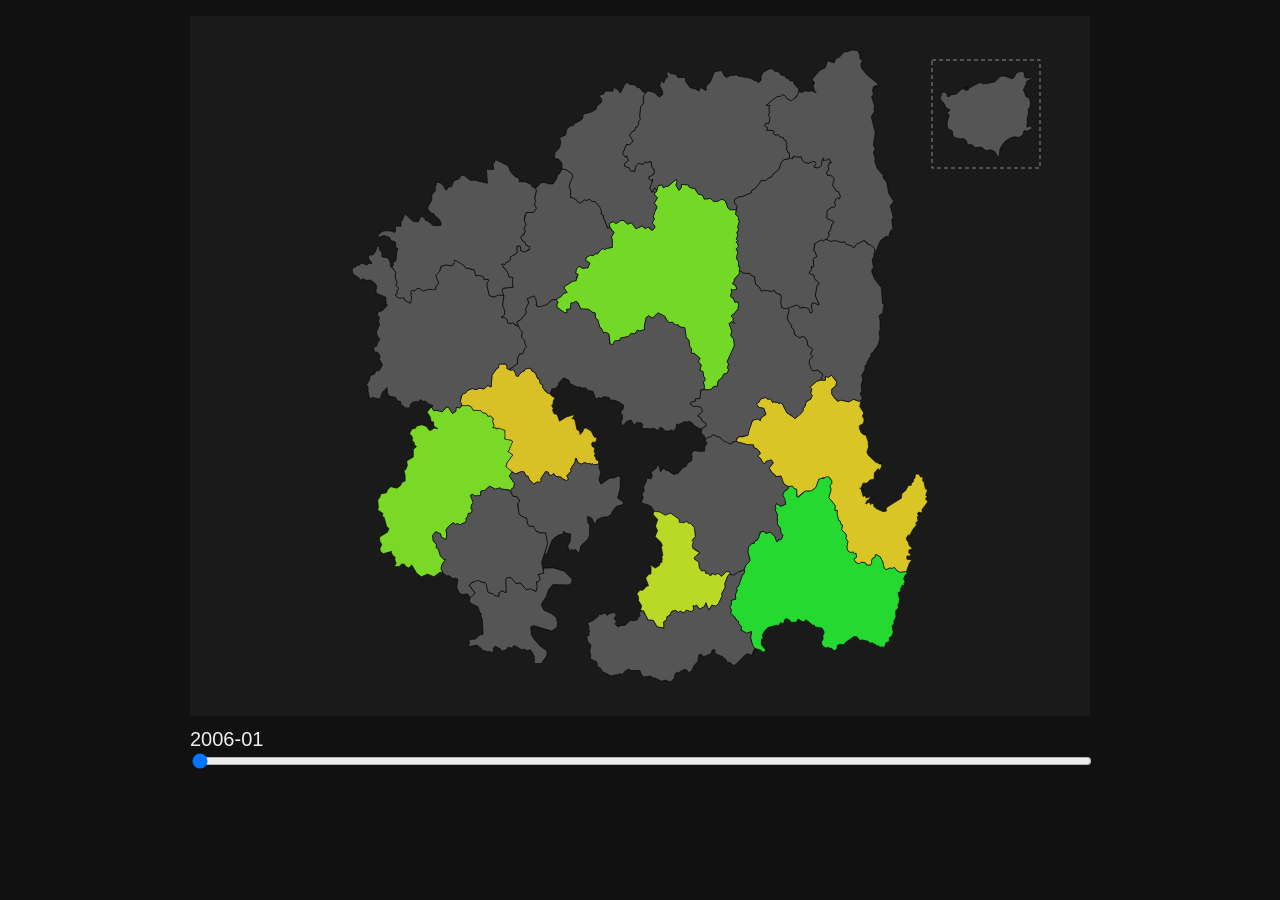
==== index.html @ c7c67e74 "1단계: 지도+슬라이더 frames.json fetch → 22개 지역 SVG 윤곽 렌더. 울릉군 inset 점선 박스 포함. 슬라이더로 234개월 이동, hasData=true " ====
<!doctype html>
<html lang="ko">
<head>
  <meta charset="utf-8">
  <meta name="viewport" content="width=device-width, initial-scale=1">
  <title>산단 심박</title>
  <style>
    body { margin: 0; font-family: sans-serif; background: #111; color: #eee; }
    #wrap { max-width: 900px; margin: 0 auto; padding: 16px; }
    /* 렌더링 주의: doctype + aspect-ratio 없으면 SVG 가 0x0 이 된다 */
    #map { width: 100%; aspect-ratio: 900 / 700; display: block; background: #1a1a1a; }
    .region { stroke: #000; stroke-width: 0.6; }
    .no-data { fill: #555; }
    #inset-box { fill: none; stroke: #888; stroke-width: 1; stroke-dasharray: 4 3; }
    #controls { margin-top: 12px; }
    #month { font-size: 20px; font-variant-numeric: tabular-nums; }
    #slider { width: 100%; }
  </style>
</head>
<body>
  <div id="wrap">
    <svg id="map" viewBox="0 0 900 700" xmlns="http://www.w3.org/2000/svg">
      <g id="regions"></g>
    </svg>
    <div id="controls">
      <div id="month">----–--</div>
      <input id="slider" type="range" min="0" max="0" value="0" step="1">
    </div>
  </div>
  <script type="module" src="./src/main.js"></script>
</body>
</html>
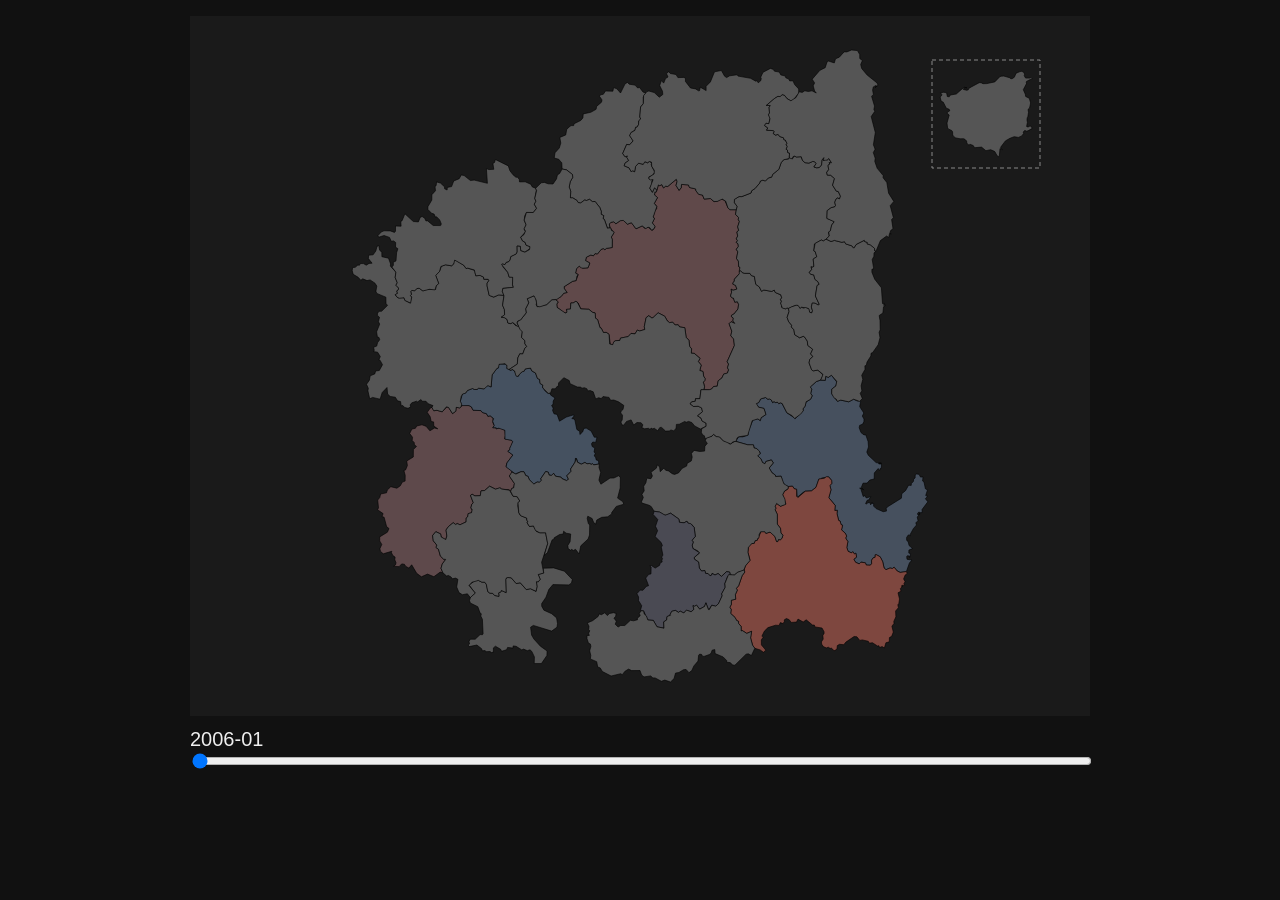
==== commit f339e2a2: "index: 호버 + 클릭 이동 호버하면 그 지역 윤곽만 흰 stroke 으로 덧그리고 지도 우상단에 이름을 띄운다. fill 은 rate 를 나타내므로 건드리지 않는다. 클릭하면" ====
--- a/index.html
+++ b/index.html
@@ -8,9 +8,16 @@
     body { margin: 0; font-family: sans-serif; background: #111; color: #eee; }
     #wrap { max-width: 900px; margin: 0 auto; padding: 16px; }
     /* 렌더링 주의: doctype + aspect-ratio 없으면 SVG 가 0x0 이 된다 */
+    #map-box { position: relative; }
     #map { width: 100%; aspect-ratio: 900 / 700; display: block; background: #1a1a1a; }
-    .region { stroke: #000; stroke-width: 0.6; }
+    .region { stroke: #000; stroke-width: 0.6; cursor: pointer; pointer-events: all; }
+    /* 호버 윤곽은 맨 위에 별도 path 로 덧그린다. fill 은 rate 를 나타내므로 손대지 않는다.
+       지역 path 에 :hover 를 걸면 나중에 그려진 이웃 지역이 stroke 을 덮는다. */
+    #hover-outline { fill: none; stroke: #fff; stroke-width: 1.6; pointer-events: none; }
     .no-data { fill: #555; }
+    /* 호버한 지역 이름 — 지도 우상단 */
+    #hover-name { position: absolute; top: 8px; right: 10px; font-size: 13px;
+                  color: #ccc; pointer-events: none; }
     #inset-box { fill: none; stroke: #888; stroke-width: 1; stroke-dasharray: 4 3; }
     #controls { margin-top: 12px; }
     #month { font-size: 20px; font-variant-numeric: tabular-nums; }
@@ -19,9 +26,12 @@
 </head>
 <body>
   <div id="wrap">
-    <svg id="map" viewBox="0 0 900 700" xmlns="http://www.w3.org/2000/svg">
-      <g id="regions"></g>
-    </svg>
+    <div id="map-box">
+      <svg id="map" viewBox="0 0 900 700" xmlns="http://www.w3.org/2000/svg">
+        <g id="regions"></g>
+      </svg>
+      <div id="hover-name"></div>
+    </div>
     <div id="controls">
       <div id="month">----–--</div>
       <input id="slider" type="range" min="0" max="0" value="0" step="1">
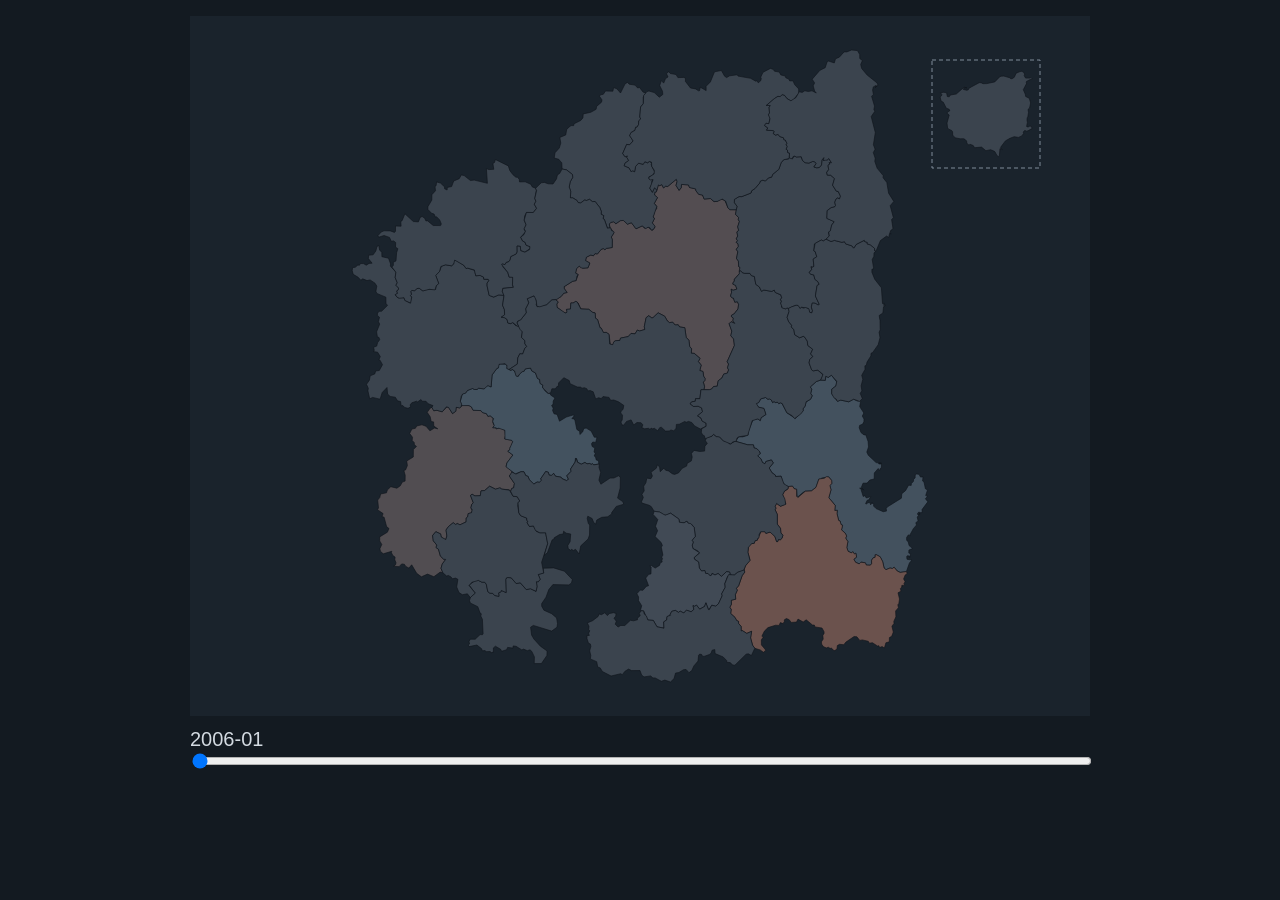
==== commit 7397adb2: "테마: CSS 변수로 팔레트 정리 색값을 src/theme.css 의 :root 변수 한 곳으로 모으고 두 페이지가 공유한다. 순무채색(#111, #1a1a1a, #000, #ff" ====
--- a/index.html
+++ b/index.html
@@ -4,21 +4,25 @@
   <meta charset="utf-8">
   <meta name="viewport" content="width=device-width, initial-scale=1">
   <title>산단 심박</title>
+  <!-- 색은 전부 theme.css 의 :root 변수. 여기에 색값을 직접 쓰지 않는다. -->
+  <link rel="stylesheet" href="./src/theme.css">
   <style>
-    body { margin: 0; font-family: sans-serif; background: #111; color: #eee; }
+    body { margin: 0; font-family: sans-serif;
+           background: var(--ground); color: var(--ink); }
     #wrap { max-width: 900px; margin: 0 auto; padding: 16px; }
     /* 렌더링 주의: doctype + aspect-ratio 없으면 SVG 가 0x0 이 된다 */
     #map-box { position: relative; }
-    #map { width: 100%; aspect-ratio: 900 / 700; display: block; background: #1a1a1a; }
-    .region { stroke: #000; stroke-width: 0.6; cursor: pointer; pointer-events: all; }
+    #map { width: 100%; aspect-ratio: 900 / 700; display: block;
+           background: var(--surface); }
+    .region { stroke: var(--line); stroke-width: 0.6; cursor: pointer; pointer-events: all; }
     /* 호버 윤곽은 맨 위에 별도 path 로 덧그린다. fill 은 rate 를 나타내므로 손대지 않는다.
        지역 path 에 :hover 를 걸면 나중에 그려진 이웃 지역이 stroke 을 덮는다. */
-    #hover-outline { fill: none; stroke: #fff; stroke-width: 1.6; pointer-events: none; }
-    .no-data { fill: #555; }
+    #hover-outline { fill: none; stroke: var(--hover); stroke-width: 1.6; pointer-events: none; }
+    .no-data { fill: var(--no-data); }
     /* 호버한 지역 이름 — 지도 우상단 */
     #hover-name { position: absolute; top: 8px; right: 10px; font-size: 13px;
-                  color: #ccc; pointer-events: none; }
-    #inset-box { fill: none; stroke: #888; stroke-width: 1; stroke-dasharray: 4 3; }
+                  color: var(--ink-dim); pointer-events: none; }
+    #inset-box { fill: none; stroke: var(--line-soft); stroke-width: 1; stroke-dasharray: 4 3; }
     #controls { margin-top: 12px; }
     #month { font-size: 20px; font-variant-numeric: tabular-nums; }
     #slider { width: 100%; }
--- a/src/theme.css
+++ b/src/theme.css
@@ -0,0 +1,39 @@
+/* 팔레트 한 곳. index.html / detail.html 이 공유한다.
+   순무채색 검정을 쓰지 않는다 — 전부 210° 근처 청색이 도는 잉크 계열이라
+   "금융 터미널"이 아니라 "관측 장비 / 도면"으로 읽힌다.
+   색값은 여기에만 쓴다. JS 는 src/theme.js 의 cssRGB() 로 읽어간다. */
+:root {
+  /* 배경 층 — 깊을수록 어둡다 */
+  --ground:     #131A21;  /* index 페이지 바닥 */
+  --surface:    #1A232C;  /* 지도 판 */
+  --sunken:     #0D1319;  /* detail 페이지 바닥 (가장 깊음) */
+  --floor:      #0F161D;  /* 2.5D 바닥면 */
+  --floor-line: #18212B;  /* 바닥 격자선 */
+
+  /* 선 */
+  --line:      #0E141A;  /* 지역 경계 */
+  --line-soft: #7E8B98;  /* inset 점선 박스 */
+
+  /* 글자 — 순백(#fff) 쓰지 않는다 */
+  --ink:       #D3DAE1;
+  --ink-dim:   #9AA6B2;
+  --ink-faint: #6C7A88;
+  --accent:    #7FA0BA;  /* 링크 */
+  --alert:     #BC8B62;  /* 오류 메시지 */
+  --hover:     #DCE4EC;  /* 호버 윤곽 */
+
+  /* 땅 (2.5D) */
+  --land-top:      #6E92A6;  /* 윗면 — 청회색 */
+  --land-side:     #16222C;  /* 두께 맨 아래층 */
+  --land-side-lit: #3A5464;  /* 두께 맨 위층 */
+  --shadow:        #05080B;
+
+  /* rate 발산형 매핑. main.js 가 이 세 값 사이를 RGB 선형 보간한다.
+     rate<=0.70 → --decline, rate=1.0 → --neutral, rate>=1.30 → --growth.
+     채도를 낮게 유지한다. 선명해지면 지도가 신호등처럼 보인다. */
+  --decline: #A85E43;
+  --neutral: #414A54;
+  --growth:  #4C7B99;
+
+  --no-data: #3B444E;  /* hasData=false */
+}
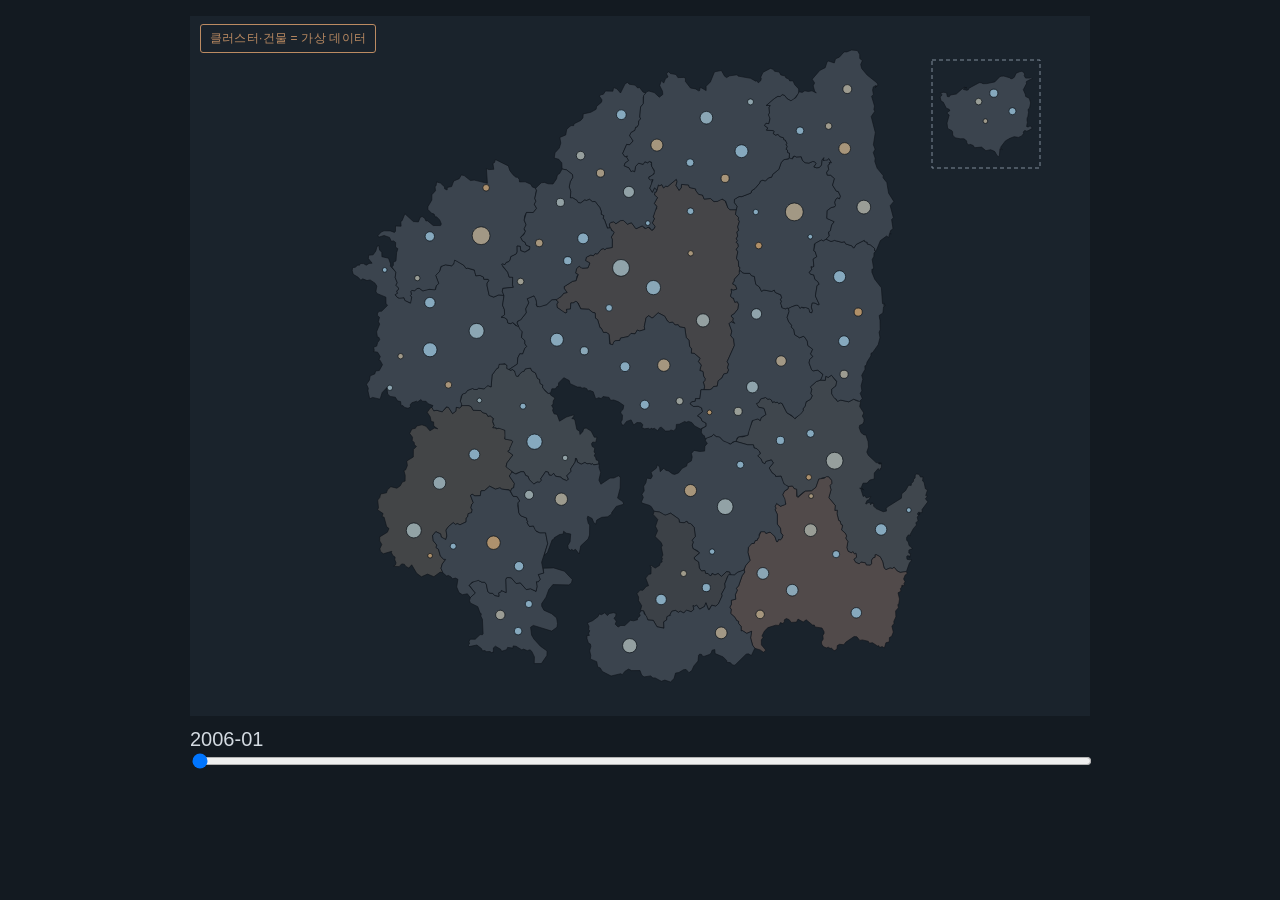
==== commit ebcfeb9b: "index: 클러스터 위기도 점 주인공을 시군구에서 산업 클러스터로 옮긴다 (CLAUDE.md "시각화 대상").  - build_mock_buildings.py: 건물에 clus" ====
--- a/index.html
+++ b/index.html
@@ -19,9 +19,18 @@
        지역 path 에 :hover 를 걸면 나중에 그려진 이웃 지역이 stroke 을 덮는다. */
     #hover-outline { fill: none; stroke: var(--hover); stroke-width: 1.6; pointer-events: none; }
     .no-data { fill: var(--no-data); }
+    /* 클러스터 점 = 주인공. fill 은 health 에 따라 main.js 가 정한다.
+       pointer-events 를 끊어야 점 위에서도 아래 지역의 호버·클릭이 그대로 산다. */
+    .cluster { stroke: var(--cluster-edge); stroke-width: 0.7; pointer-events: none; }
     /* 호버한 지역 이름 — 지도 우상단 */
     #hover-name { position: absolute; top: 8px; right: 10px; font-size: 13px;
                   color: var(--ink-dim); pointer-events: none; }
+    /* ⚠ 가상 데이터 표시. 클러스터·건물이 실데이터로 바뀌면 이 배지를 지운다.
+       (detail.html 에도 같은 뜻의 배지가 따로 있다) */
+    #mock-badge { position: absolute; top: 8px; left: 10px;
+                  font-size: 12px; letter-spacing: 0.02em;
+                  color: var(--alert); border: 1px solid var(--alert);
+                  border-radius: 3px; padding: 5px 9px; pointer-events: none; }
     #inset-box { fill: none; stroke: var(--line-soft); stroke-width: 1; stroke-dasharray: 4 3; }
     #controls { margin-top: 12px; }
     #month { font-size: 20px; font-variant-numeric: tabular-nums; }
@@ -33,7 +42,12 @@
     <div id="map-box">
       <svg id="map" viewBox="0 0 900 700" xmlns="http://www.w3.org/2000/svg">
         <g id="regions"></g>
+        <!-- ⚠ 가상 클러스터 (clusters.mock.json). 지역 뒤에 붙어 위에 그려진다. -->
+        <g id="clusters"></g>
       </svg>
+      <!-- ⚠ 클러스터 위기도와 건물 배치는 둘 다 가상 데이터다.
+           실데이터로 교체하면 이 배지를 지운다. -->
+      <div id="mock-badge" hidden>클러스터·건물 = 가상 데이터</div>
       <div id="hover-name"></div>
     </div>
     <div id="controls">
--- a/src/theme.css
+++ b/src/theme.css
@@ -28,6 +28,12 @@
   --land-side-lit: #3A5464;  /* 두께 맨 위층 */
   --shadow:        #05080B;
 
+  /* 건물 (2.5D) — ⚠ 지금 세워지는 건물은 buildings.mock.json 의 가상 데이터다.
+     땅과 확실히 구분되는 밝은 회청색. 실데이터로 바꿔도 색은 그대로 쓴다. */
+  --bldg-top:  #B4C0CA;  /* 옥상 */
+  --bldg-high: #7C8B98;  /* 벽 위쪽 */
+  --bldg-low:  #26323C;  /* 벽 아래쪽 (땅에 닿는 곳) */
+
   /* rate 발산형 매핑. main.js 가 이 세 값 사이를 RGB 선형 보간한다.
      rate<=0.70 → --decline, rate=1.0 → --neutral, rate>=1.30 → --growth.
      채도를 낮게 유지한다. 선명해지면 지도가 신호등처럼 보인다. */
@@ -36,4 +42,15 @@
   --growth:  #4C7B99;
 
   --no-data: #3B444E;  /* hasData=false */
+
+  /* 클러스터 위기도(health) 매핑. rate 색과 섞어 쓰지 않는다 — health 는 0~1
+     단조 스케일이고 rate 는 1.0 중심 발산형이다. 같은 색을 공유하면 지도에서
+     두 층이 같은 뜻으로 읽힌다.
+     낮을수록 위기 → --health-crit, 높을수록 차분 → --health-ok.
+     지역 fill 은 채도를 낮춰 물러나 있으므로 여기는 그보다 한 단 선명하다 —
+     클러스터 점이 주인공이다. */
+  --health-crit: #D2603C;
+  --health-mid:  #B98A55;
+  --health-ok:   #86A9BE;
+  --cluster-edge: #0B1016;  /* 점 윤곽. 지역 색에서 점을 떼어낸다 */
 }
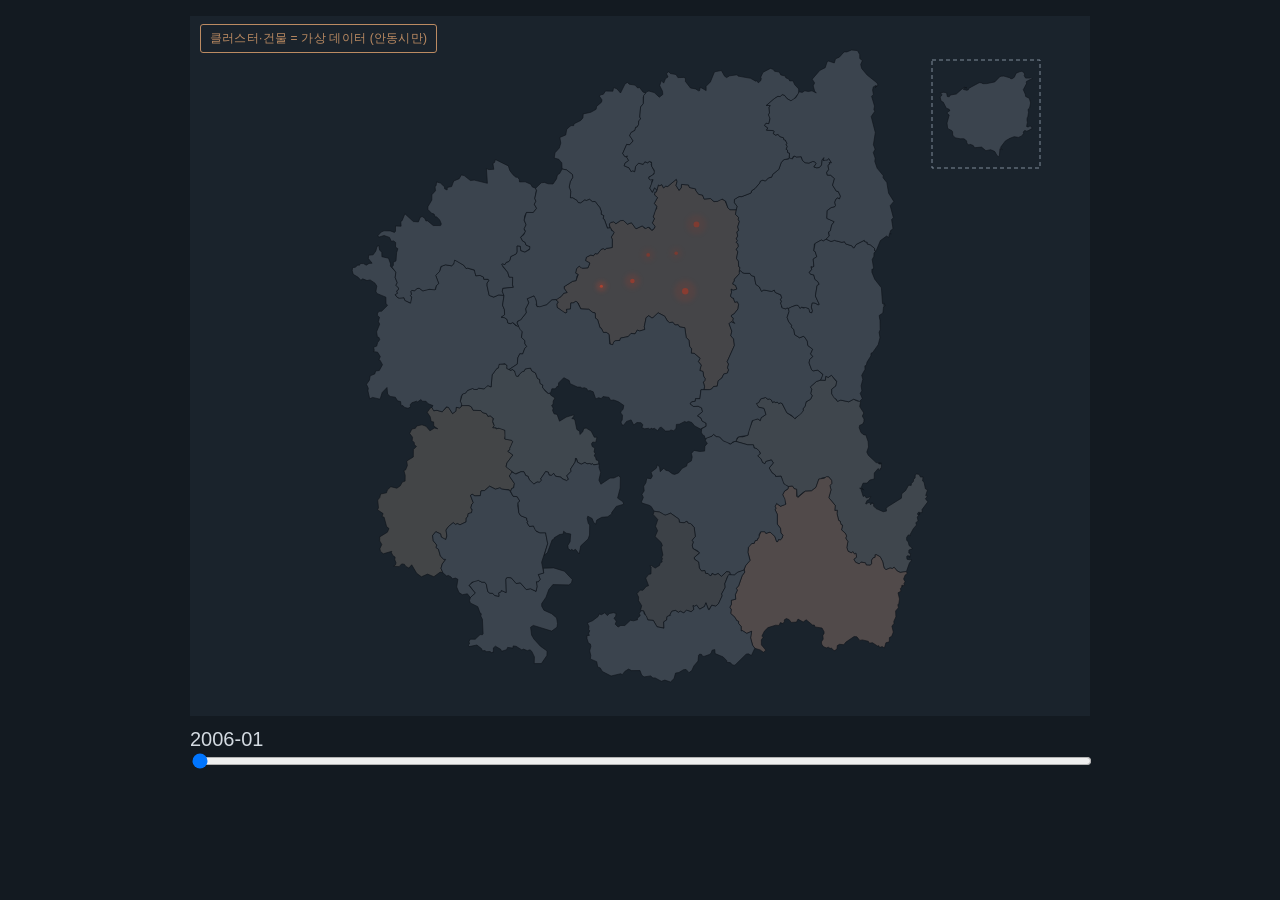
==== commit 706218c6: "mock: 가상 데이터를 안동시로 한정 + 발광 적점 - build_mock_buildings.py: MOCK_REGIONS = ("andong",). 22개 시군구 전부에   깔" ====
--- a/index.html
+++ b/index.html
@@ -19,9 +19,12 @@
        지역 path 에 :hover 를 걸면 나중에 그려진 이웃 지역이 stroke 을 덮는다. */
     #hover-outline { fill: none; stroke: var(--hover); stroke-width: 1.6; pointer-events: none; }
     .no-data { fill: var(--no-data); }
-    /* 클러스터 점 = 주인공. fill 은 health 에 따라 main.js 가 정한다.
+    /* 클러스터 점 = 주인공. 점 하나 = 흐린 후광 + 작은 알맹이 두 겹이다.
+       색과 후광 세기는 health 에 따라 main.js 가 정한다.
+       윤곽선을 주지 않는다 — 검은 테를 두르면 발광이 아니라 스티커로 보인다.
        pointer-events 를 끊어야 점 위에서도 아래 지역의 호버·클릭이 그대로 산다. */
-    .cluster { stroke: var(--cluster-edge); stroke-width: 0.7; pointer-events: none; }
+    #clusters { pointer-events: none; }
+    .glow { filter: url(#dot-glow); }
     /* 호버한 지역 이름 — 지도 우상단 */
     #hover-name { position: absolute; top: 8px; right: 10px; font-size: 13px;
                   color: var(--ink-dim); pointer-events: none; }
@@ -41,13 +44,20 @@
   <div id="wrap">
     <div id="map-box">
       <svg id="map" viewBox="0 0 900 700" xmlns="http://www.w3.org/2000/svg">
+        <defs>
+          <!-- 후광. stdDeviation 은 900 폭 좌표계 단위 (화면 900px 에서 약 2px).
+               필터 영역을 넉넉히 잡아야 번짐이 원 bbox 에서 잘리지 않는다. -->
+          <filter id="dot-glow" x="-120%" y="-120%" width="340%" height="340%">
+            <feGaussianBlur stdDeviation="2.1"/>
+          </filter>
+        </defs>
         <g id="regions"></g>
         <!-- ⚠ 가상 클러스터 (clusters.mock.json). 지역 뒤에 붙어 위에 그려진다. -->
         <g id="clusters"></g>
       </svg>
       <!-- ⚠ 클러스터 위기도와 건물 배치는 둘 다 가상 데이터다.
            실데이터로 교체하면 이 배지를 지운다. -->
-      <div id="mock-badge" hidden>클러스터·건물 = 가상 데이터</div>
+      <div id="mock-badge" hidden>클러스터·건물 = 가상 데이터 (안동시만)</div>
       <div id="hover-name"></div>
     </div>
     <div id="controls">
--- a/src/theme.css
+++ b/src/theme.css
@@ -46,11 +46,11 @@
   /* 클러스터 위기도(health) 매핑. rate 색과 섞어 쓰지 않는다 — health 는 0~1
      단조 스케일이고 rate 는 1.0 중심 발산형이다. 같은 색을 공유하면 지도에서
      두 층이 같은 뜻으로 읽힌다.
-     낮을수록 위기 → --health-crit, 높을수록 차분 → --health-ok.
-     지역 fill 은 채도를 낮춰 물러나 있으므로 여기는 그보다 한 단 선명하다 —
-     클러스터 점이 주인공이다. */
-  --health-crit: #D2603C;
-  --health-mid:  #B98A55;
-  --health-ok:   #86A9BE;
-  --cluster-edge: #0B1016;  /* 점 윤곽. 지역 색에서 점을 떼어낸다 */
+     세 값 다 **같은 적색 계열**이고 밝기만 다르다. 색상까지 돌리면(빨강→파랑)
+     점이 여러 종류처럼 보인다 — 지금은 종류가 아니라 세기를 보여준다.
+     health 낮음(위기) = 뜨겁게 발광하는 빨강 → --health-crit
+     health 높음(차분) = 꺼져가는 벽돌빛      → --health-ok */
+  --health-crit: #FF5335;
+  --health-mid:  #C74630;
+  --health-ok:   #7A3A31;
 }
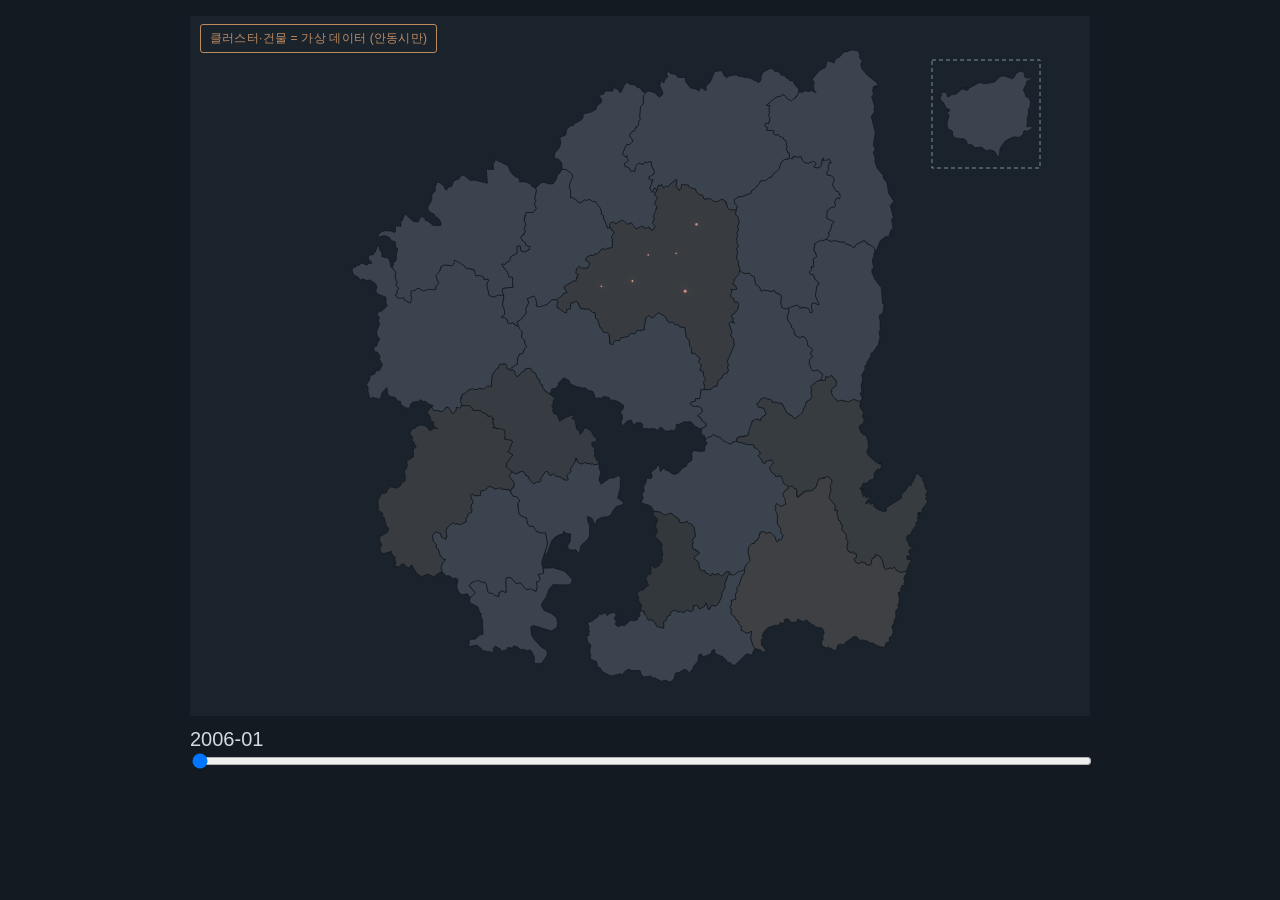
==== commit 74f2dbd8: "detail: 판을 더 눕힘 (52→64°) + 클러스터 점 발광 재작업 - detail.html: rotateX 52→64°. cos 이 0.616→0.438 이므로 #tilt " ====
--- a/index.html
+++ b/index.html
@@ -19,12 +19,19 @@
        지역 path 에 :hover 를 걸면 나중에 그려진 이웃 지역이 stroke 을 덮는다. */
     #hover-outline { fill: none; stroke: var(--hover); stroke-width: 1.6; pointer-events: none; }
     .no-data { fill: var(--no-data); }
-    /* 클러스터 점 = 주인공. 점 하나 = 흐린 후광 + 작은 알맹이 두 겹이다.
-       색과 후광 세기는 health 에 따라 main.js 가 정한다.
-       윤곽선을 주지 않는다 — 검은 테를 두르면 발광이 아니라 스티커로 보인다.
+    /* 클러스터 점 = 주인공. 점 하나 = 후광 + 알맹이 두 겹이고, 둘 다 중심에서
+       바깥으로 떨어지는 radialGradient 다 (main.js 가 만든다).
+       가산 합성이 발광의 핵심이다. 불투명한 빨간 원을 덮으면 물감이지만,
+       값을 더하면 빛으로 읽힌다. plus-lighter 가 진짜 가산(bg + fg)이고,
+       screen 은 흰색으로 압축돼 색이 탁해진다 — 그래서 screen 을 먼저 쓰고
+       plus-lighter 로 덮어쓴다 (모르는 브라우저는 screen 에 머문다).
+       윤곽선을 주지 않는다 — 검은 테를 두르면 스티커로 보인다.
        pointer-events 를 끊어야 점 위에서도 아래 지역의 호버·클릭이 그대로 산다. */
-    #clusters { pointer-events: none; }
-    .glow { filter: url(#dot-glow); }
+    #clusters { pointer-events: none; mix-blend-mode: screen;
+                mix-blend-mode: plus-lighter; }
+    /* 알맹이만 아주 살짝 흐린다. 반지름 1~3px 원의 계단이 드러나는 것만 막는
+       정도다 — 후광을 흐림으로 만들지 않는다 (그러면 테두리가 남는다). */
+    .dot-core { filter: url(#core-soft); }
     /* 호버한 지역 이름 — 지도 우상단 */
     #hover-name { position: absolute; top: 8px; right: 10px; font-size: 13px;
                   color: var(--ink-dim); pointer-events: none; }
@@ -44,11 +51,11 @@
   <div id="wrap">
     <div id="map-box">
       <svg id="map" viewBox="0 0 900 700" xmlns="http://www.w3.org/2000/svg">
-        <defs>
-          <!-- 후광. stdDeviation 은 900 폭 좌표계 단위 (화면 900px 에서 약 2px).
-               필터 영역을 넉넉히 잡아야 번짐이 원 bbox 에서 잘리지 않는다. -->
-          <filter id="dot-glow" x="-120%" y="-120%" width="340%" height="340%">
-            <feGaussianBlur stdDeviation="2.1"/>
+        <!-- 클러스터 점의 그라디언트는 main.js 가 여기에 넣는다 (점마다 하나씩,
+             색이 health 에 따라 매 월 바뀌므로). -->
+        <defs id="map-defs">
+          <filter id="core-soft" x="-80%" y="-80%" width="260%" height="260%">
+            <feGaussianBlur stdDeviation="0.28"/>
           </filter>
         </defs>
         <g id="regions"></g>
